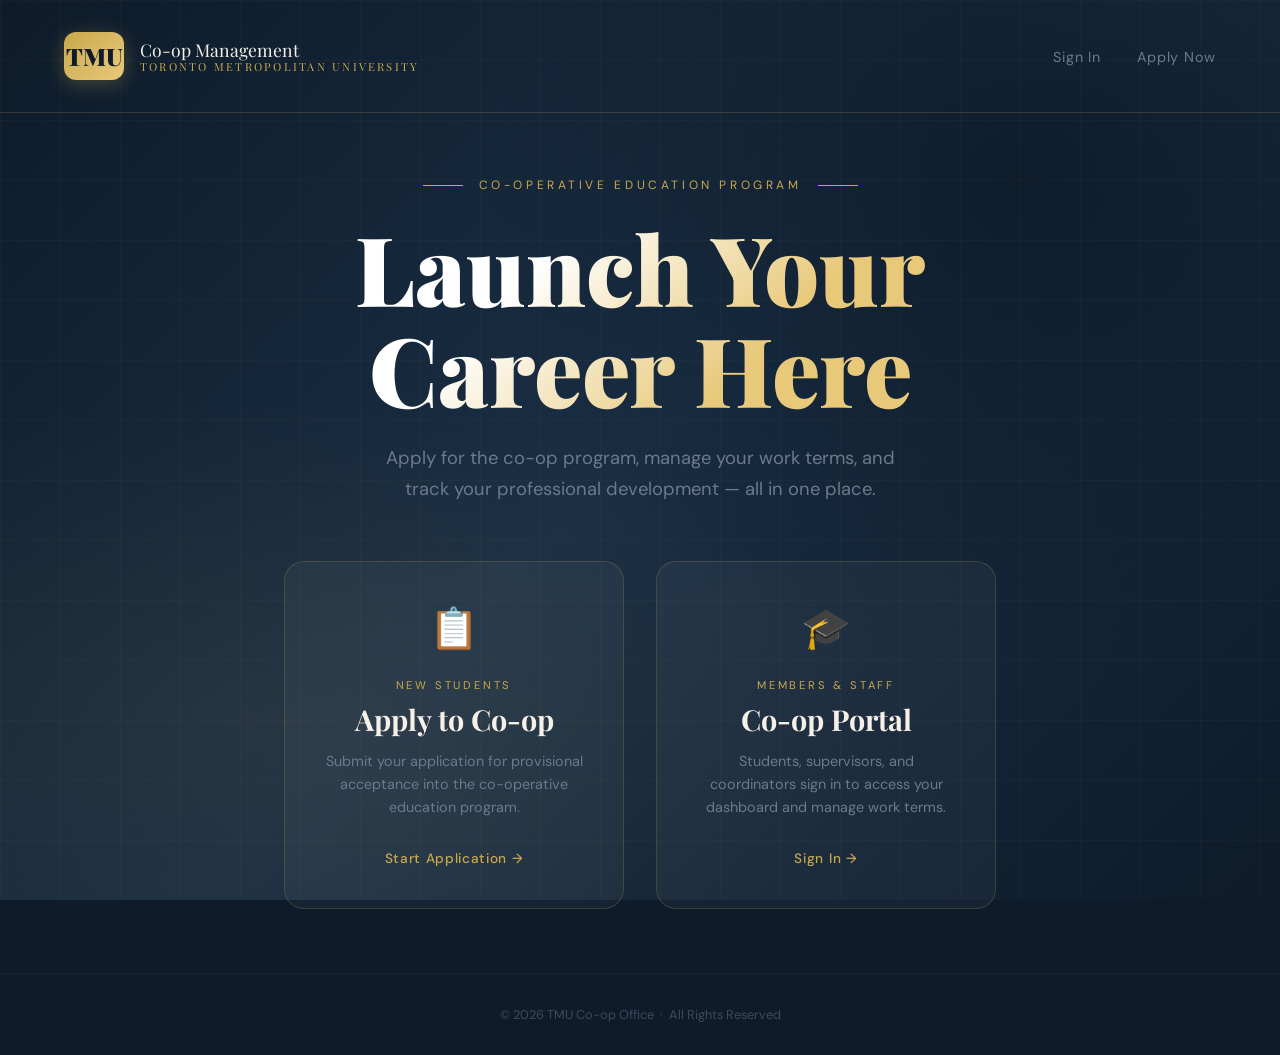
==== static/index.html @ 9d20e7f3 "uploaded files from local, baseline working GUI" ====
<!DOCTYPE html>
<html lang="en">
<head>
<meta charset="UTF-8">
<meta name="viewport" content="width=device-width, initial-scale=1.0">
<title>Co-op Management System</title>
<link rel="preconnect" href="https://fonts.googleapis.com">
<link href="https://fonts.googleapis.com/css2?family=Playfair+Display:wght@400;700;900&family=DM+Sans:wght@300;400;500&display=swap" rel="stylesheet">
<style>
  *, *::before, *::after { box-sizing: border-box; margin: 0; padding: 0; }

  :root {
    --navy: #0d1b2a;
    --ink: #1a2e44;
    --gold: #c9a84c;
    --gold-light: #e8c97a;
    --cream: #f5f0e8;
    --white: #ffffff;
    --gray: #6b7a8d;
    --danger: #c0392b;
    --success: #1e7e34;
  }

  body {
    font-family: 'DM Sans', sans-serif;
    background: var(--navy);
    color: var(--white);
    min-height: 100vh;
    overflow-x: hidden;
  }

  /* Animated background */
  .bg-pattern {
    position: fixed; inset: 0; z-index: 0;
    background:
      radial-gradient(ellipse 80% 60% at 20% 80%, rgba(201,168,76,0.08) 0%, transparent 60%),
      radial-gradient(ellipse 60% 80% at 80% 20%, rgba(13,27,42,0.9) 0%, transparent 70%),
      linear-gradient(135deg, #0d1b2a 0%, #1a2e44 50%, #0d1b2a 100%);
  }

  .bg-grid {
    position: fixed; inset: 0; z-index: 0;
    background-image:
      linear-gradient(rgba(201,168,76,0.04) 1px, transparent 1px),
      linear-gradient(90deg, rgba(201,168,76,0.04) 1px, transparent 1px);
    background-size: 60px 60px;
  }

  .container { position: relative; z-index: 1; }

  /* Header */
  header {
    padding: 2rem 4rem;
    display: flex;
    align-items: center;
    justify-content: space-between;
    border-bottom: 1px solid rgba(201,168,76,0.2);
  }

  .logo {
    display: flex; align-items: center; gap: 1rem;
  }

  .logo-badge {
    width: 60px; height: 48px;
    background: linear-gradient(135deg, var(--gold), var(--gold-light));
    border-radius: 12px;
    display: flex; align-items: center; justify-content: center;
    font-size: 1.5rem; font-weight: 900;
    color: var(--navy);
    font-family: 'Playfair Display', serif;
    box-shadow: 0 4px 20px rgba(201,168,76,0.3);
  }

  .logo-text {
    font-family: 'Playfair Display', serif;
    font-size: 1.1rem;
    color: var(--cream);
    line-height: 1.2;
  }

  .logo-text span { color: var(--gold); display: block; font-size: 0.7rem; letter-spacing: 0.2em; text-transform: uppercase; }

  nav a {
    color: var(--gray); text-decoration: none; margin-left: 2rem;
    font-size: 0.9rem; letter-spacing: 0.05em; transition: color 0.2s;
  }
  nav a:hover { color: var(--gold); }

  /* Hero */
  .hero {
    min-height: calc(100vh - 90px);
    display: flex; flex-direction: column;
    align-items: center; justify-content: center;
    text-align: center;
    padding: 4rem 2rem;
  }

  .hero-eyebrow {
    font-size: 0.75rem; letter-spacing: 0.3em; text-transform: uppercase;
    color: var(--gold); margin-bottom: 1.5rem;
    display: flex; align-items: center; gap: 1rem;
  }
  .hero-eyebrow::before, .hero-eyebrow::after {
    content: ''; display: block; width: 40px; height: 1px; background: var(--gold);
  }

  h1 {
    font-family: 'Playfair Display', serif;
    font-size: clamp(3rem, 8vw, 6rem);
    font-weight: 900;
    line-height: 1.05;
    margin-bottom: 1.5rem;
    background: linear-gradient(135deg, #ffffff 30%, var(--gold-light) 70%);
    -webkit-background-clip: text;
    -webkit-text-fill-color: transparent;
    background-clip: text;
  }

  .hero p {
    font-size: 1.15rem; color: var(--gray); max-width: 520px;
    line-height: 1.7; margin-bottom: 3.5rem;
  }

  /* Cards */
  .cards {
    display: flex; gap: 2rem; flex-wrap: wrap; justify-content: center;
    max-width: 800px;
  }

  .card {
    background: rgba(255,255,255,0.04);
    border: 1px solid rgba(201,168,76,0.2);
    border-radius: 20px;
    padding: 2.5rem;
    width: 340px;
    text-decoration: none;
    color: inherit;
    transition: all 0.35s ease;
    position: relative;
    overflow: hidden;
    cursor: pointer;
  }

  .card::before {
    content: '';
    position: absolute; inset: 0;
    background: linear-gradient(135deg, rgba(201,168,76,0.12), transparent);
    opacity: 0; transition: opacity 0.35s;
  }

  .card:hover { transform: translateY(-6px); border-color: rgba(201,168,76,0.5); box-shadow: 0 20px 60px rgba(0,0,0,0.4); }
  .card:hover::before { opacity: 1; }

  .card-icon {
    font-size: 2.5rem; margin-bottom: 1.5rem; display: block;
  }

  .card-label {
    font-size: 0.7rem; letter-spacing: 0.25em; text-transform: uppercase;
    color: var(--gold); margin-bottom: 0.5rem;
  }

  .card h2 {
    font-family: 'Playfair Display', serif;
    font-size: 1.8rem; margin-bottom: 0.75rem;
    color: var(--cream);
  }

  .card p { color: var(--gray); font-size: 0.9rem; line-height: 1.6; margin-bottom: 1.75rem; }

  .card-arrow {
    display: inline-flex; align-items: center; gap: 0.5rem;
    color: var(--gold); font-size: 0.85rem; font-weight: 500;
    letter-spacing: 0.05em;
    transition: gap 0.2s;
  }
  .card:hover .card-arrow { gap: 0.85rem; }

  /* Footer */
  footer {
    text-align: center; padding: 2rem;
    color: rgba(107,122,141,0.5); font-size: 0.8rem;
    border-top: 1px solid rgba(201,168,76,0.08);
    position: relative; z-index: 1;
  }

  @media (max-width: 768px) {
    header { padding: 1.5rem 1.5rem; }
    nav { display: none; }
    .card { width: 100%; }
  }
</style>
</head>
<body>
<div class="bg-pattern"></div>
<div class="bg-grid"></div>

<div class="container">
  <header>
    <div class="logo">
      <div class="logo-badge">TMU</div>
      <div class="logo-text">
        Co-op Management
        <span>Toronto Metropolitan University</span>
      </div>
    </div>
    <nav>
      <a href="/login">Sign In</a>
      <a href="/apply">Apply Now</a>
    </nav>
  </header>

  <main class="hero">
    <div class="hero-eyebrow">Co-operative Education Program</div>
    <h1>Launch Your<br>Career Here</h1>
    <p>Apply for the co-op program, manage your work terms, and track your professional development — all in one place.</p>

    <div class="cards">
      <a class="card" href="/apply">
        <span class="card-icon">📋</span>
        <div class="card-label">New Students</div>
        <h2>Apply to Co-op</h2>
        <p>Submit your application for provisional acceptance into the co-operative education program.</p>
        <span class="card-arrow">Start Application →</span>
      </a>

      <a class="card" href="/login">
        <span class="card-icon">🎓</span>
        <div class="card-label">Members & Staff</div>
        <h2>Co-op Portal</h2>
        <p>Students, supervisors, and coordinators sign in to access your dashboard and manage work terms.</p>
        <span class="card-arrow">Sign In →</span>
      </a>
    </div>
  </main>

  <footer>
    &copy; 2026 TMU Co-op Office &nbsp;·&nbsp; All Rights Reserved
  </footer>
</div>
</body>
</html>
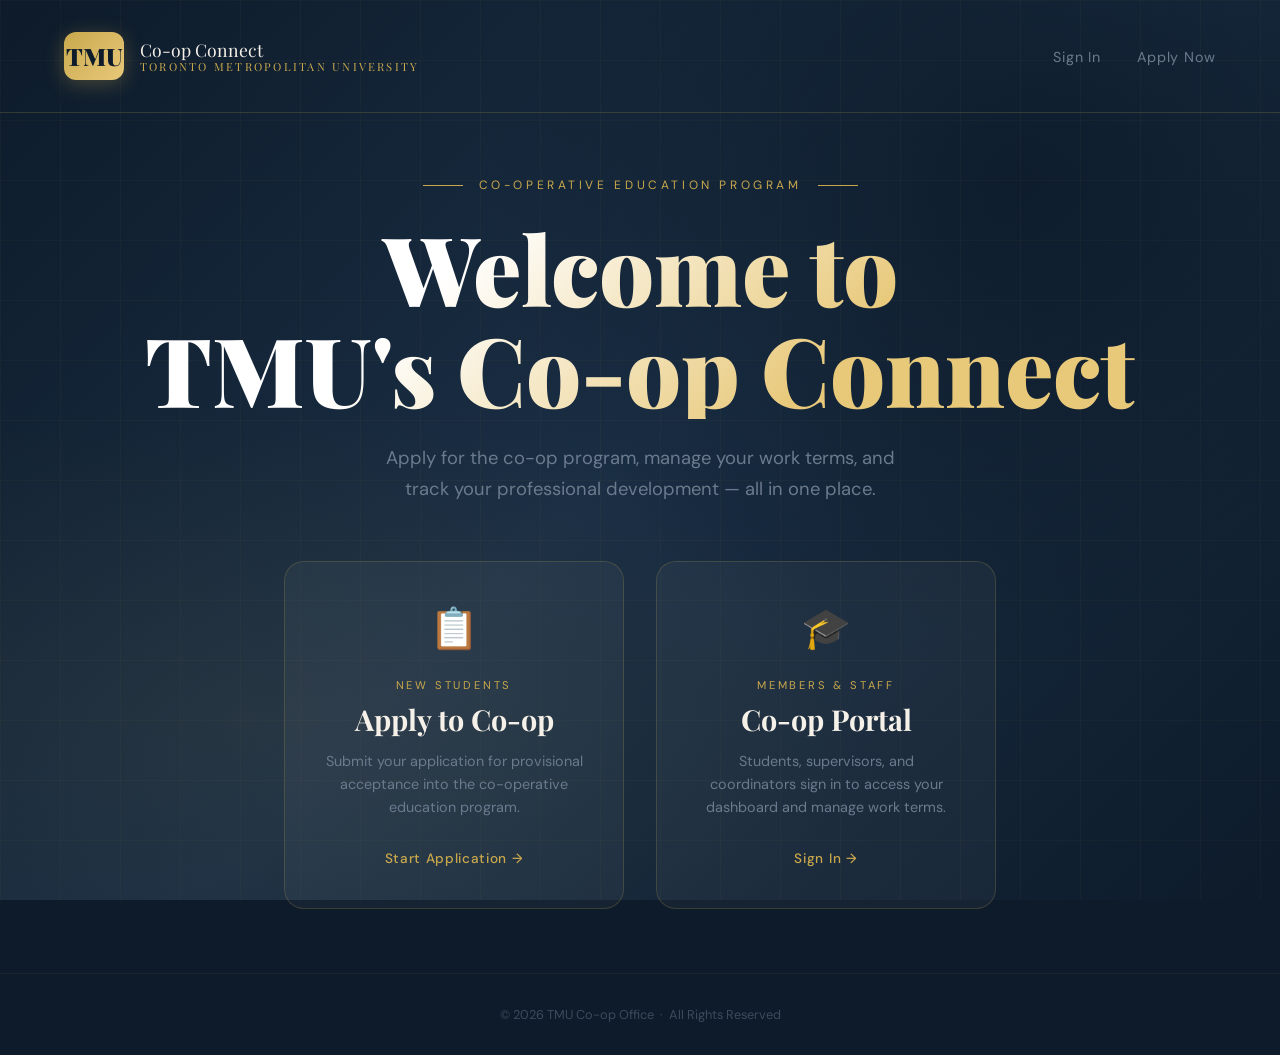
==== commit 524b5a3d: "fixed email format" ====
--- a/static/index.html
+++ b/static/index.html
@@ -201,7 +201,7 @@
     <div class="logo">
       <div class="logo-badge">TMU</div>
       <div class="logo-text">
-        Co-op Management
+        Co-op Connect
         <span>Toronto Metropolitan University</span>
       </div>
     </div>
@@ -213,7 +213,7 @@
 
   <main class="hero">
     <div class="hero-eyebrow">Co-operative Education Program</div>
-    <h1>Launch Your<br>Career Here</h1>
+    <h1>Welcome to<br>TMU's Co-op Connect</h1>
     <p>Apply for the co-op program, manage your work terms, and track your professional development — all in one place.</p>
 
     <div class="cards">
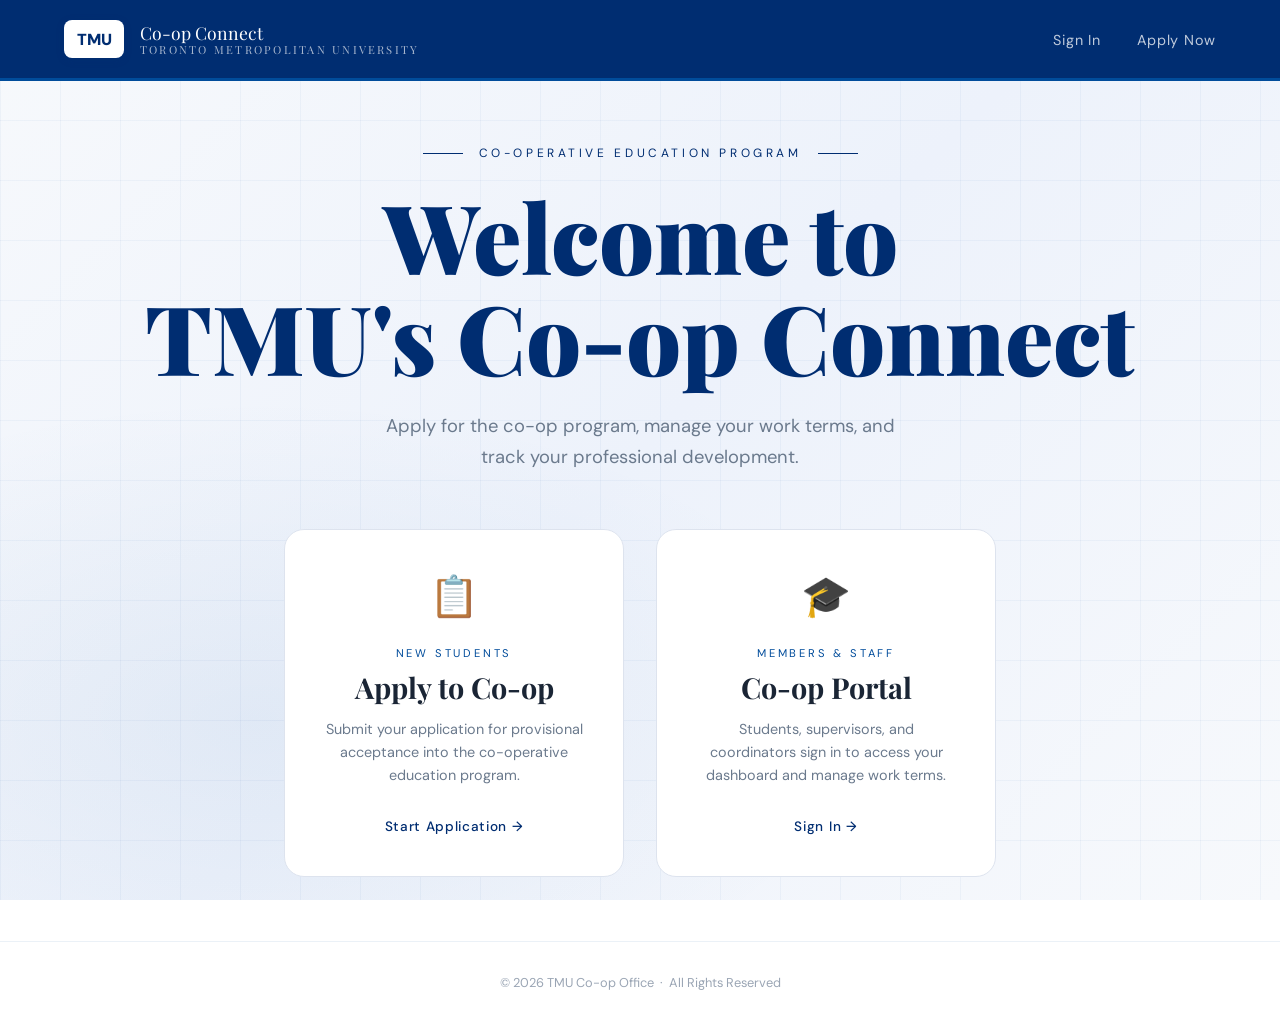
==== commit 523c6401: "colour scheme and format changes" ====
--- a/static/index.html
+++ b/static/index.html
@@ -10,11 +10,11 @@
   *, *::before, *::after { box-sizing: border-box; margin: 0; padding: 0; }
 
   :root {
-    --navy: #0d1b2a;
-    --ink: #1a2e44;
-    --gold: #c9a84c;
-    --gold-light: #e8c97a;
-    --cream: #f5f0e8;
+    --navy: #f7f9fc;
+    --ink: #ffffff;
+    --gold: #002D71;
+    --gold-light: #1a6fc4;
+    --cream: #1a2535;
     --white: #ffffff;
     --gray: #6b7a8d;
     --danger: #c0392b;
@@ -23,38 +23,38 @@
 
   body {
     font-family: 'DM Sans', sans-serif;
-    background: var(--navy);
-    color: var(--white);
+    background: #ffffff;
+    color: #1a2535;
     min-height: 100vh;
     overflow-x: hidden;
   }
 
   /* Animated background */
   .bg-pattern {
-    position: fixed; inset: 0; z-index: 0;
-    background:
-      radial-gradient(ellipse 80% 60% at 20% 80%, rgba(201,168,76,0.08) 0%, transparent 60%),
-      radial-gradient(ellipse 60% 80% at 80% 20%, rgba(13,27,42,0.9) 0%, transparent 70%),
-      linear-gradient(135deg, #0d1b2a 0%, #1a2e44 50%, #0d1b2a 100%);
-  }
+  position: fixed; inset: 0; z-index: 0;
+  background:
+    radial-gradient(ellipse 80% 60% at 20% 80%, rgba(0,76,155,0.06) 0%, transparent 60%),
+    linear-gradient(135deg, #f7f9fc 0%, #edf2fb 50%, #f7f9fc 100%);
+}
 
   .bg-grid {
-    position: fixed; inset: 0; z-index: 0;
-    background-image:
-      linear-gradient(rgba(201,168,76,0.04) 1px, transparent 1px),
-      linear-gradient(90deg, rgba(201,168,76,0.04) 1px, transparent 1px);
-    background-size: 60px 60px;
-  }
+  position: fixed; inset: 0; z-index: 0;
+  background-image:
+    linear-gradient(rgba(0,76,155,0.04) 1px, transparent 1px),
+    linear-gradient(90deg, rgba(0,76,155,0.04) 1px, transparent 1px);
+  background-size: 60px 60px;
+}
 
   .container { position: relative; z-index: 1; }
 
   /* Header */
   header {
-    padding: 2rem 4rem;
+    padding: 1.25rem 4rem;
     display: flex;
     align-items: center;
     justify-content: space-between;
-    border-bottom: 1px solid rgba(201,168,76,0.2);
+    background: #002D71;
+    border-bottom: 3px solid #004c9b;
   }
 
   .logo {
@@ -62,30 +62,30 @@
   }
 
   .logo-badge {
-    width: 60px; height: 48px;
-    background: linear-gradient(135deg, var(--gold), var(--gold-light));
-    border-radius: 12px;
+    width: 60px; height: 38px;
+    background: #ffffff;
+    border-radius: 8px;
     display: flex; align-items: center; justify-content: center;
-    font-size: 1.5rem; font-weight: 900;
-    color: var(--navy);
-    font-family: 'Playfair Display', serif;
-    box-shadow: 0 4px 20px rgba(201,168,76,0.3);
+    font-size: 1rem; font-weight: 900;
+    color: #002D71;
+    font-family: 'DM Sans', sans-serif;
+    box-shadow: 0 2px 8px rgba(0,45,113,0.15);
   }
 
   .logo-text {
     font-family: 'Playfair Display', serif;
     font-size: 1.1rem;
-    color: var(--cream);
+    color: #ffffff;
     line-height: 1.2;
   }
 
-  .logo-text span { color: var(--gold); display: block; font-size: 0.7rem; letter-spacing: 0.2em; text-transform: uppercase; }
+  .logo-text span { color: rgba(255,255,255,0.65); display: block; font-size: 0.7rem; letter-spacing: 0.2em; text-transform: uppercase; }
 
   nav a {
-    color: var(--gray); text-decoration: none; margin-left: 2rem;
+    color: rgba(255,255,255,0.75); text-decoration: none; margin-left: 2rem;
     font-size: 0.9rem; letter-spacing: 0.05em; transition: color 0.2s;
   }
-  nav a:hover { color: var(--gold); }
+  nav a:hover { color: #ffffff; }
 
   /* Hero */
   .hero {
@@ -98,11 +98,11 @@
 
   .hero-eyebrow {
     font-size: 0.75rem; letter-spacing: 0.3em; text-transform: uppercase;
-    color: var(--gold); margin-bottom: 1.5rem;
+    color: #002D71; margin-bottom: 1.5rem;
     display: flex; align-items: center; gap: 1rem;
   }
   .hero-eyebrow::before, .hero-eyebrow::after {
-    content: ''; display: block; width: 40px; height: 1px; background: var(--gold);
+    content: ''; display: block; width: 40px; height: 1px; background: #002D71;
   }
 
   h1 {
@@ -111,10 +111,7 @@
     font-weight: 900;
     line-height: 1.05;
     margin-bottom: 1.5rem;
-    background: linear-gradient(135deg, #ffffff 30%, var(--gold-light) 70%);
-    -webkit-background-clip: text;
-    -webkit-text-fill-color: transparent;
-    background-clip: text;
+    color: #002D71;
   }
 
   .hero p {
@@ -129,8 +126,8 @@
   }
 
   .card {
-    background: rgba(255,255,255,0.04);
-    border: 1px solid rgba(201,168,76,0.2);
+    background: #ffffff;
+    border: 1.5px solid #dde3ee;
     border-radius: 20px;
     padding: 2.5rem;
     width: 340px;
@@ -145,11 +142,11 @@
   .card::before {
     content: '';
     position: absolute; inset: 0;
-    background: linear-gradient(135deg, rgba(201,168,76,0.12), transparent);
+    background: linear-gradient(135deg, rgba(0,76,155,0.12), transparent);
     opacity: 0; transition: opacity 0.35s;
   }
 
-  .card:hover { transform: translateY(-6px); border-color: rgba(201,168,76,0.5); box-shadow: 0 20px 60px rgba(0,0,0,0.4); }
+  .card:hover { transform: translateY(-6px); border-color: rgba(0,76,155,0.5); box-shadow: 0 15px 50px rgba(0,45,113,0.12); }
   .card:hover::before { opacity: 1; }
 
   .card-icon {
@@ -158,20 +155,20 @@
 
   .card-label {
     font-size: 0.7rem; letter-spacing: 0.25em; text-transform: uppercase;
-    color: var(--gold); margin-bottom: 0.5rem;
+    color: #004c9b; margin-bottom: 0.5rem;
   }
 
   .card h2 {
     font-family: 'Playfair Display', serif;
     font-size: 1.8rem; margin-bottom: 0.75rem;
-    color: var(--cream);
+    color: #1a2535;
   }
 
   .card p { color: var(--gray); font-size: 0.9rem; line-height: 1.6; margin-bottom: 1.75rem; }
 
   .card-arrow {
     display: inline-flex; align-items: center; gap: 0.5rem;
-    color: var(--gold); font-size: 0.85rem; font-weight: 500;
+    color: #002D71; font-size: 0.85rem; font-weight: 500;
     letter-spacing: 0.05em;
     transition: gap 0.2s;
   }
@@ -180,8 +177,8 @@
   /* Footer */
   footer {
     text-align: center; padding: 2rem;
-    color: rgba(107,122,141,0.5); font-size: 0.8rem;
-    border-top: 1px solid rgba(201,168,76,0.08);
+    color: #9aa5b4; font-size: 0.8rem;
+    border-top: 1px solid rgba(0,76,155,0.08);
     position: relative; z-index: 1;
   }
 
@@ -214,7 +211,7 @@
   <main class="hero">
     <div class="hero-eyebrow">Co-operative Education Program</div>
     <h1>Welcome to<br>TMU's Co-op Connect</h1>
-    <p>Apply for the co-op program, manage your work terms, and track your professional development — all in one place.</p>
+    <p>Apply for the co-op program, manage your work terms, and track your professional development.</p>
 
     <div class="cards">
       <a class="card" href="/apply">
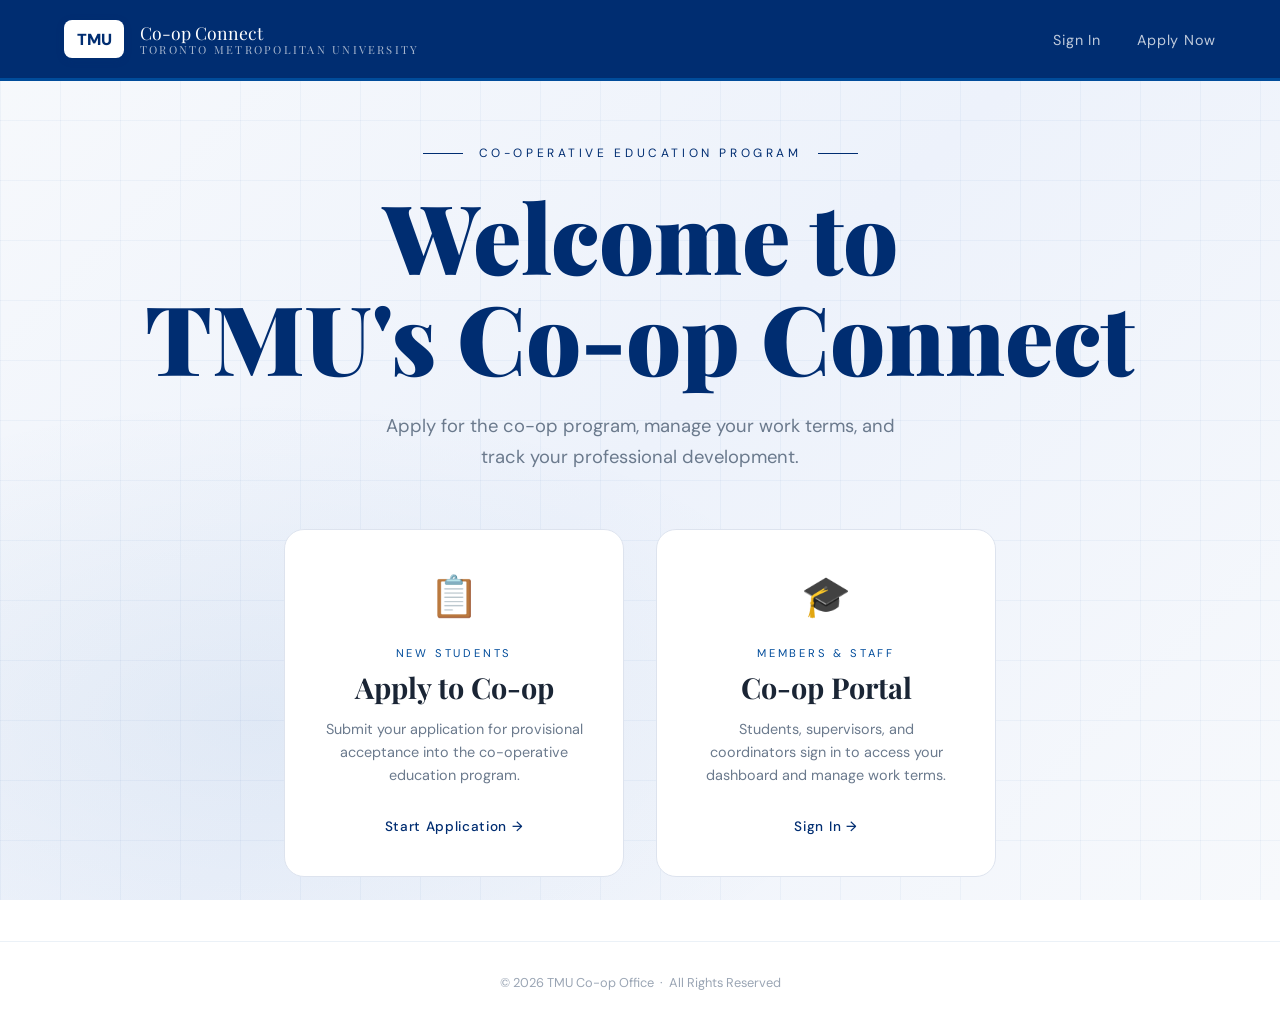
==== commit 612e67ea: "Refactor: stylesheets seperate from HTML pages" ====
--- a/static/index.html
+++ b/static/index.html
@@ -6,189 +6,9 @@
 <title>Co-op Management System</title>
 <link rel="preconnect" href="https://fonts.googleapis.com">
 <link href="https://fonts.googleapis.com/css2?family=Playfair+Display:wght@400;700;900&family=DM+Sans:wght@300;400;500&display=swap" rel="stylesheet">
-<style>
-  *, *::before, *::after { box-sizing: border-box; margin: 0; padding: 0; }
+<link rel="stylesheet" href="/static/css/index.css">
+</head>
 
-  :root {
-    --navy: #f7f9fc;
-    --ink: #ffffff;
-    --gold: #002D71;
-    --gold-light: #1a6fc4;
-    --cream: #1a2535;
-    --white: #ffffff;
-    --gray: #6b7a8d;
-    --danger: #c0392b;
-    --success: #1e7e34;
-  }
-
-  body {
-    font-family: 'DM Sans', sans-serif;
-    background: #ffffff;
-    color: #1a2535;
-    min-height: 100vh;
-    overflow-x: hidden;
-  }
-
-  /* Animated background */
-  .bg-pattern {
-  position: fixed; inset: 0; z-index: 0;
-  background:
-    radial-gradient(ellipse 80% 60% at 20% 80%, rgba(0,76,155,0.06) 0%, transparent 60%),
-    linear-gradient(135deg, #f7f9fc 0%, #edf2fb 50%, #f7f9fc 100%);
-}
-
-  .bg-grid {
-  position: fixed; inset: 0; z-index: 0;
-  background-image:
-    linear-gradient(rgba(0,76,155,0.04) 1px, transparent 1px),
-    linear-gradient(90deg, rgba(0,76,155,0.04) 1px, transparent 1px);
-  background-size: 60px 60px;
-}
-
-  .container { position: relative; z-index: 1; }
-
-  /* Header */
-  header {
-    padding: 1.25rem 4rem;
-    display: flex;
-    align-items: center;
-    justify-content: space-between;
-    background: #002D71;
-    border-bottom: 3px solid #004c9b;
-  }
-
-  .logo {
-    display: flex; align-items: center; gap: 1rem;
-  }
-
-  .logo-badge {
-    width: 60px; height: 38px;
-    background: #ffffff;
-    border-radius: 8px;
-    display: flex; align-items: center; justify-content: center;
-    font-size: 1rem; font-weight: 900;
-    color: #002D71;
-    font-family: 'DM Sans', sans-serif;
-    box-shadow: 0 2px 8px rgba(0,45,113,0.15);
-  }
-
-  .logo-text {
-    font-family: 'Playfair Display', serif;
-    font-size: 1.1rem;
-    color: #ffffff;
-    line-height: 1.2;
-  }
-
-  .logo-text span { color: rgba(255,255,255,0.65); display: block; font-size: 0.7rem; letter-spacing: 0.2em; text-transform: uppercase; }
-
-  nav a {
-    color: rgba(255,255,255,0.75); text-decoration: none; margin-left: 2rem;
-    font-size: 0.9rem; letter-spacing: 0.05em; transition: color 0.2s;
-  }
-  nav a:hover { color: #ffffff; }
-
-  /* Hero */
-  .hero {
-    min-height: calc(100vh - 90px);
-    display: flex; flex-direction: column;
-    align-items: center; justify-content: center;
-    text-align: center;
-    padding: 4rem 2rem;
-  }
-
-  .hero-eyebrow {
-    font-size: 0.75rem; letter-spacing: 0.3em; text-transform: uppercase;
-    color: #002D71; margin-bottom: 1.5rem;
-    display: flex; align-items: center; gap: 1rem;
-  }
-  .hero-eyebrow::before, .hero-eyebrow::after {
-    content: ''; display: block; width: 40px; height: 1px; background: #002D71;
-  }
-
-  h1 {
-    font-family: 'Playfair Display', serif;
-    font-size: clamp(3rem, 8vw, 6rem);
-    font-weight: 900;
-    line-height: 1.05;
-    margin-bottom: 1.5rem;
-    color: #002D71;
-  }
-
-  .hero p {
-    font-size: 1.15rem; color: var(--gray); max-width: 520px;
-    line-height: 1.7; margin-bottom: 3.5rem;
-  }
-
-  /* Cards */
-  .cards {
-    display: flex; gap: 2rem; flex-wrap: wrap; justify-content: center;
-    max-width: 800px;
-  }
-
-  .card {
-    background: #ffffff;
-    border: 1.5px solid #dde3ee;
-    border-radius: 20px;
-    padding: 2.5rem;
-    width: 340px;
-    text-decoration: none;
-    color: inherit;
-    transition: all 0.35s ease;
-    position: relative;
-    overflow: hidden;
-    cursor: pointer;
-  }
-
-  .card::before {
-    content: '';
-    position: absolute; inset: 0;
-    background: linear-gradient(135deg, rgba(0,76,155,0.12), transparent);
-    opacity: 0; transition: opacity 0.35s;
-  }
-
-  .card:hover { transform: translateY(-6px); border-color: rgba(0,76,155,0.5); box-shadow: 0 15px 50px rgba(0,45,113,0.12); }
-  .card:hover::before { opacity: 1; }
-
-  .card-icon {
-    font-size: 2.5rem; margin-bottom: 1.5rem; display: block;
-  }
-
-  .card-label {
-    font-size: 0.7rem; letter-spacing: 0.25em; text-transform: uppercase;
-    color: #004c9b; margin-bottom: 0.5rem;
-  }
-
-  .card h2 {
-    font-family: 'Playfair Display', serif;
-    font-size: 1.8rem; margin-bottom: 0.75rem;
-    color: #1a2535;
-  }
-
-  .card p { color: var(--gray); font-size: 0.9rem; line-height: 1.6; margin-bottom: 1.75rem; }
-
-  .card-arrow {
-    display: inline-flex; align-items: center; gap: 0.5rem;
-    color: #002D71; font-size: 0.85rem; font-weight: 500;
-    letter-spacing: 0.05em;
-    transition: gap 0.2s;
-  }
-  .card:hover .card-arrow { gap: 0.85rem; }
-
-  /* Footer */
-  footer {
-    text-align: center; padding: 2rem;
-    color: #9aa5b4; font-size: 0.8rem;
-    border-top: 1px solid rgba(0,76,155,0.08);
-    position: relative; z-index: 1;
-  }
-
-  @media (max-width: 768px) {
-    header { padding: 1.5rem 1.5rem; }
-    nav { display: none; }
-    .card { width: 100%; }
-  }
-</style>
-</head>
 <body>
 <div class="bg-pattern"></div>
 <div class="bg-grid"></div>
--- a/static/css/index.css
+++ b/static/css/index.css
@@ -0,0 +1,184 @@
+/* Coop Home Page*/
+
+*, *::before, *::after {
+box-sizing: border-box; margin: 0; padding: 0;
+}
+
+:root {
+--navy: #f7f9fc;
+--ink: #ffffff;
+--gold: #002D71;
+--gold-light: #1a6fc4;
+--cream: #1a2535;
+--white: #ffffff;
+--gray: #6b7a8d;
+--danger: #c0392b;
+--success: #1e7e34;
+}
+
+body {
+font-family: 'DM Sans', sans-serif;
+background: #ffffff;
+color: #1a2535;
+min-height: 100vh;
+overflow-x: hidden;
+}
+
+/* Animated background */
+.bg-pattern {
+position: fixed; inset: 0; z-index: 0;
+background:
+radial-gradient(ellipse 80% 60% at 20% 80%, rgba(0,76,155,0.06) 0%, transparent 60%),
+linear-gradient(135deg, #f7f9fc 0%, #edf2fb 50%, #f7f9fc 100%);
+}
+
+.bg-grid {
+position: fixed; inset: 0; z-index: 0;
+background-image:
+linear-gradient(rgba(0,76,155,0.04) 1px, transparent 1px),
+linear-gradient(90deg, rgba(0,76,155,0.04) 1px, transparent 1px);
+background-size: 60px 60px;
+}
+
+.container { position: relative; z-index: 1; }
+
+/* Header */
+header {
+padding: 1.25rem 4rem;
+display: flex;
+align-items: center;
+justify-content: space-between;
+background: #002D71;
+border-bottom: 3px solid #004c9b;
+}
+
+.logo {
+display: flex; align-items: center; gap: 1rem;
+}
+
+.logo-badge {
+width: 60px; height: 38px;
+background: #ffffff;
+border-radius: 8px;
+display: flex; align-items: center; justify-content: center;
+font-size: 1rem; font-weight: 900;
+color: #002D71;
+font-family: 'DM Sans', sans-serif;
+box-shadow: 0 2px 8px rgba(0,45,113,0.15);
+}
+
+.logo-text {
+font-family: 'Playfair Display', serif;
+font-size: 1.1rem;
+color: #ffffff;
+line-height: 1.2;
+}
+
+.logo-text span { color: rgba(255,255,255,0.65); display: block; font-size: 0.7rem; letter-spacing: 0.2em; text-transform: uppercase; }
+
+nav a {
+color: rgba(255,255,255,0.75); text-decoration: none; margin-left: 2rem;
+font-size: 0.9rem; letter-spacing: 0.05em; transition: color 0.2s;
+}
+nav a:hover { color: #ffffff; }
+
+/* Hero */
+.hero {
+min-height: calc(100vh - 90px);
+display: flex; flex-direction: column;
+align-items: center; justify-content: center;
+text-align: center;
+padding: 4rem 2rem;
+}
+
+.hero-eyebrow {
+font-size: 0.75rem; letter-spacing: 0.3em; text-transform: uppercase;
+color: #002D71; margin-bottom: 1.5rem;
+display: flex; align-items: center; gap: 1rem;
+}
+.hero-eyebrow::before, .hero-eyebrow::after {
+content: ''; display: block; width: 40px; height: 1px; background: #002D71;
+}
+
+h1 {
+font-family: 'Playfair Display', serif;
+font-size: clamp(3rem, 8vw, 6rem);
+font-weight: 900;
+line-height: 1.05;
+margin-bottom: 1.5rem;
+color: #002D71;
+}
+
+.hero p {
+font-size: 1.15rem; color: var(--gray); max-width: 520px;
+line-height: 1.7; margin-bottom: 3.5rem;
+}
+
+/* Cards */
+.cards {
+display: flex; gap: 2rem; flex-wrap: wrap; justify-content: center;
+max-width: 800px;
+}
+
+.card {
+background: #ffffff;
+border: 1.5px solid #dde3ee;
+border-radius: 20px;
+padding: 2.5rem;
+width: 340px;
+text-decoration: none;
+color: inherit;
+transition: all 0.35s ease;
+position: relative;
+overflow: hidden;
+cursor: pointer;
+}
+
+.card::before {
+content: '';
+position: absolute; inset: 0;
+background: linear-gradient(135deg, rgba(0,76,155,0.12), transparent);
+opacity: 0; transition: opacity 0.35s;
+}
+
+.card:hover { transform: translateY(-6px); border-color: rgba(0,76,155,0.5); box-shadow: 0 15px 50px rgba(0,45,113,0.12); }
+.card:hover::before { opacity: 1; }
+
+.card-icon {
+font-size: 2.5rem; margin-bottom: 1.5rem; display: block;
+}
+
+.card-label {
+font-size: 0.7rem; letter-spacing: 0.25em; text-transform: uppercase;
+color: #004c9b; margin-bottom: 0.5rem;
+}
+
+.card h2 {
+font-family: 'Playfair Display', serif;
+font-size: 1.8rem; margin-bottom: 0.75rem;
+color: #1a2535;
+}
+
+.card p { color: var(--gray); font-size: 0.9rem; line-height: 1.6; margin-bottom: 1.75rem; }
+
+.card-arrow {
+display: inline-flex; align-items: center; gap: 0.5rem;
+color: #002D71; font-size: 0.85rem; font-weight: 500;
+letter-spacing: 0.05em;
+transition: gap 0.2s;
+}
+.card:hover .card-arrow { gap: 0.85rem; }
+
+/* Footer */
+footer {
+text-align: center; padding: 2rem;
+color: #9aa5b4; font-size: 0.8rem;
+border-top: 1px solid rgba(0,76,155,0.08);
+position: relative; z-index: 1;
+}
+
+@media (max-width: 768px) {
+header { padding: 1.5rem 1.5rem; }
+nav { display: none; }
+.card { width: 100%; }
+}
